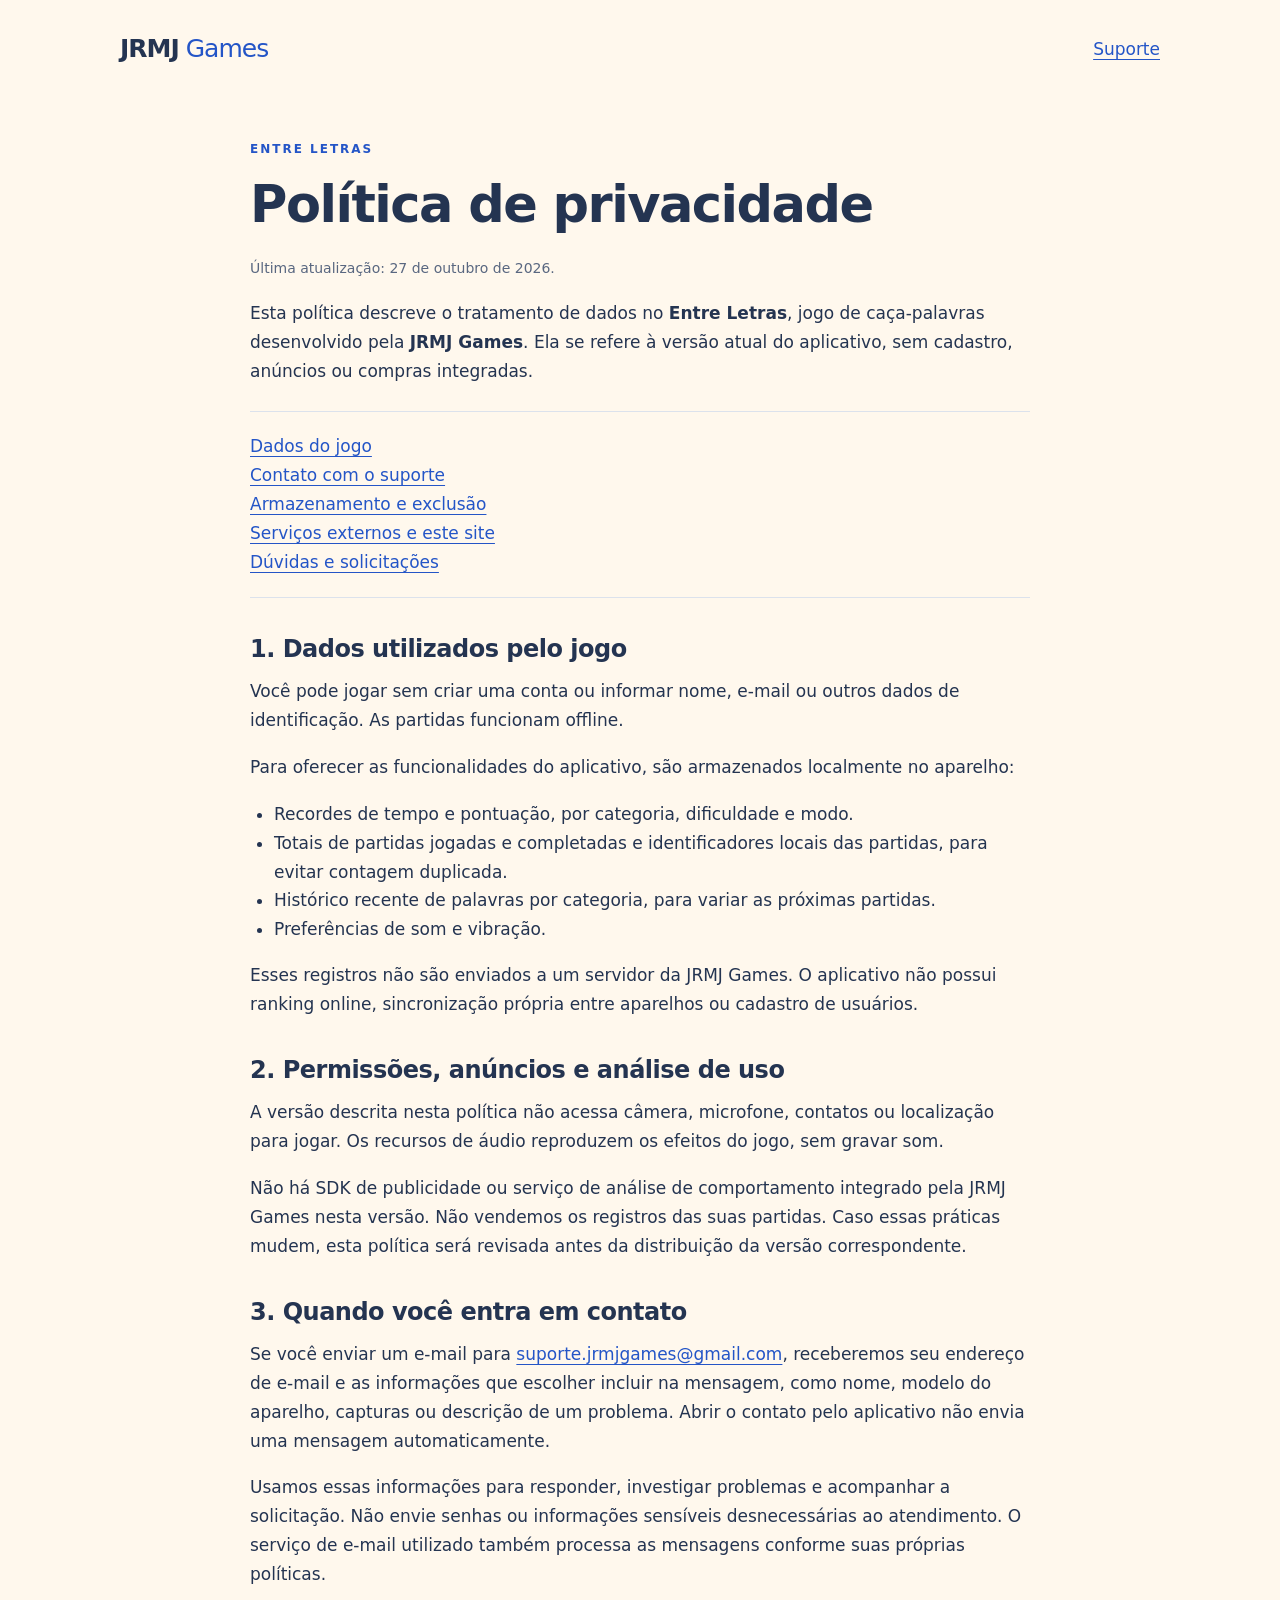
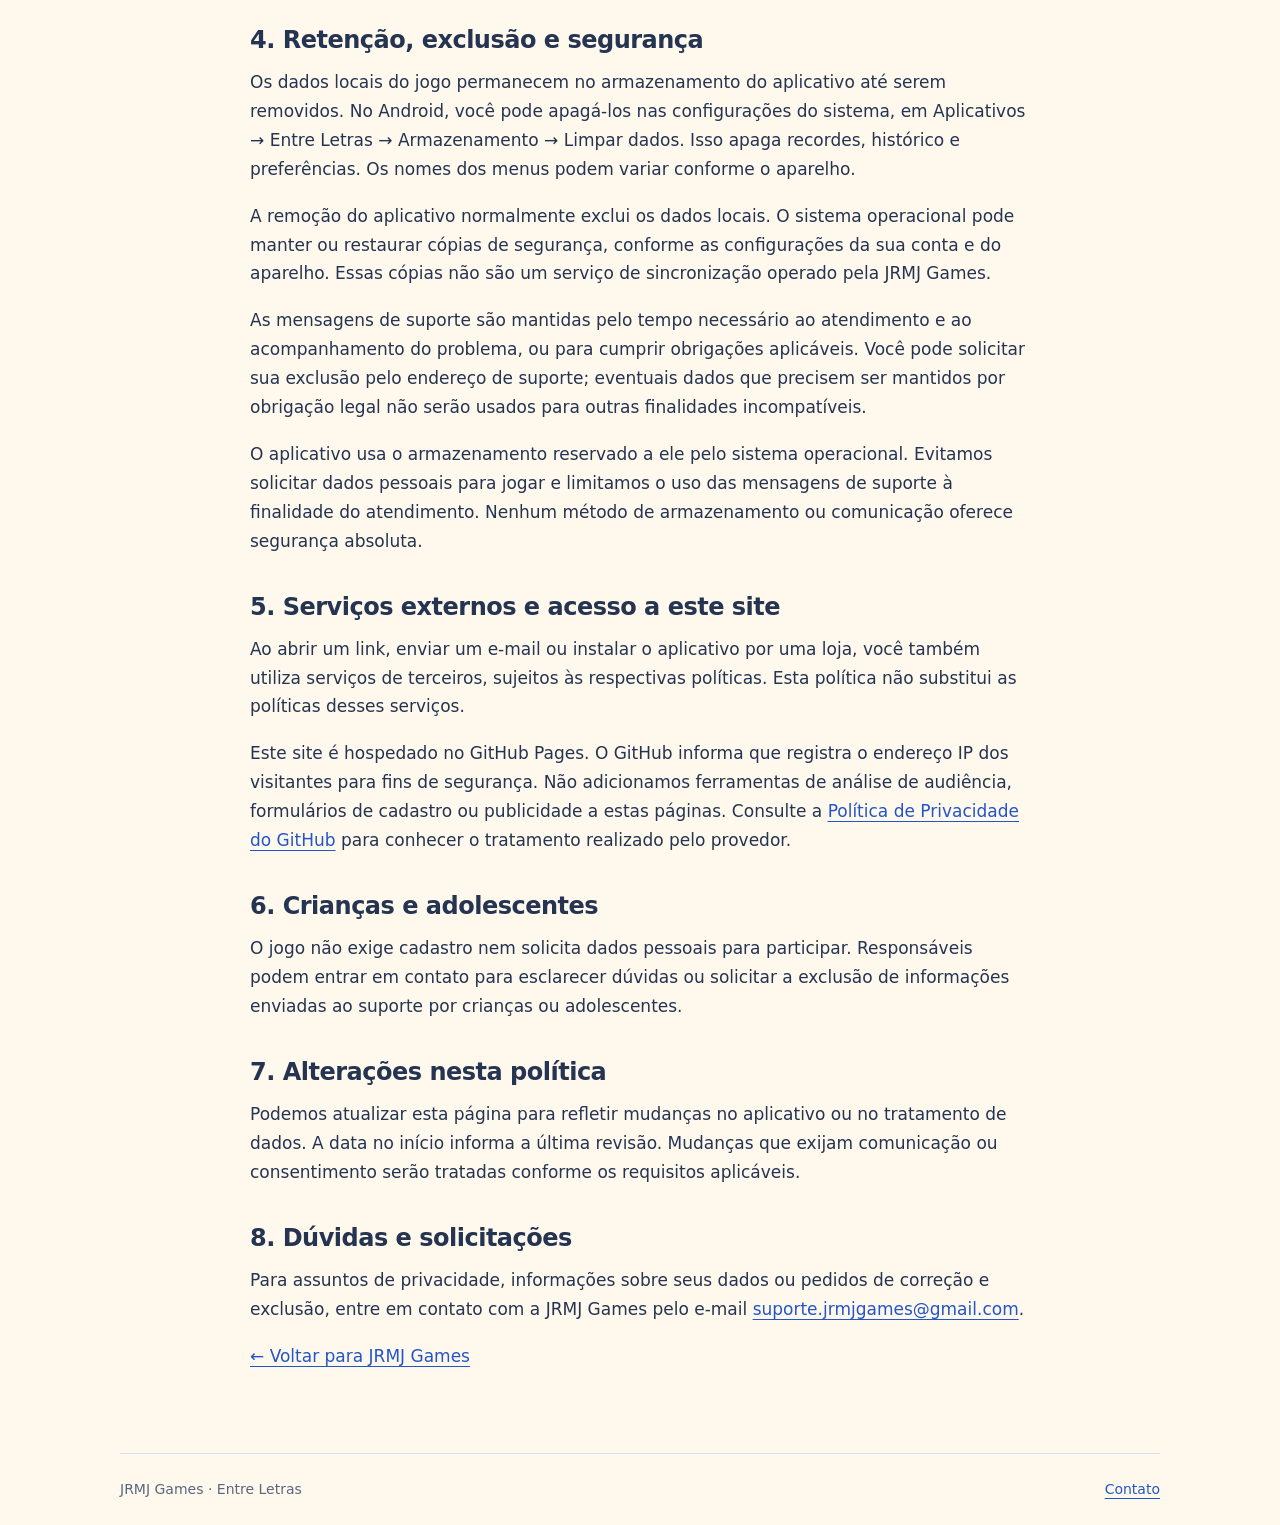
==== entre-letras/privacidade.html @ a22b6d0a "Add files via upload" ====
<!doctype html>
<html lang="pt-BR">
<head>
  <meta charset="utf-8">
  <meta name="viewport" content="width=device-width, initial-scale=1">
  <meta name="description" content="Política de privacidade do jogo Entre Letras, da JRMJ Games. Dados locais, suporte e contato.">
  <title>Política de privacidade — Entre Letras | JRMJ Games</title>
  <link rel="stylesheet" href="../styles.css">
</head>
<body>
  <header class="shell header"><a class="brand" href="../">JRMJ<span>Games</span></a><a href="mailto:suporte.jrmjgames@gmail.com">Suporte</a></header>
  <main class="shell policy">
    <p class="eyebrow">ENTRE LETRAS</p>
    <h1>Política de privacidade</h1>
    <p class="date">Última atualização: 27 de outubro de 2026.</p>
    <p>Esta política descreve o tratamento de dados no <strong>Entre Letras</strong>, jogo de caça-palavras desenvolvido pela <strong>JRMJ Games</strong>. Ela se refere à versão atual do aplicativo, sem cadastro, anúncios ou compras integradas.</p>
    <nav aria-label="Nesta política"><a href="#dados">Dados do jogo</a><a href="#suporte">Contato com o suporte</a><a href="#exclusao">Armazenamento e exclusão</a><a href="#servicos">Serviços externos e este site</a><a href="#contato">Dúvidas e solicitações</a></nav>
    <h2 id="dados">1. Dados utilizados pelo jogo</h2>
    <p>Você pode jogar sem criar uma conta ou informar nome, e-mail ou outros dados de identificação. As partidas funcionam offline.</p>
    <p>Para oferecer as funcionalidades do aplicativo, são armazenados localmente no aparelho:</p>
    <ul><li>Recordes de tempo e pontuação, por categoria, dificuldade e modo.</li><li>Totais de partidas jogadas e completadas e identificadores locais das partidas, para evitar contagem duplicada.</li><li>Histórico recente de palavras por categoria, para variar as próximas partidas.</li><li>Preferências de som e vibração.</li></ul>
    <p>Esses registros não são enviados a um servidor da JRMJ Games. O aplicativo não possui ranking online, sincronização própria entre aparelhos ou cadastro de usuários.</p>
    <h2>2. Permissões, anúncios e análise de uso</h2>
    <p>A versão descrita nesta política não acessa câmera, microfone, contatos ou localização para jogar. Os recursos de áudio reproduzem os efeitos do jogo, sem gravar som.</p>
    <p>Não há SDK de publicidade ou serviço de análise de comportamento integrado pela JRMJ Games nesta versão. Não vendemos os registros das suas partidas. Caso essas práticas mudem, esta política será revisada antes da distribuição da versão correspondente.</p>
    <h2 id="suporte">3. Quando você entra em contato</h2>
    <p>Se você enviar um e-mail para <a href="mailto:suporte.jrmjgames@gmail.com">suporte.jrmjgames@gmail.com</a>, receberemos seu endereço de e-mail e as informações que escolher incluir na mensagem, como nome, modelo do aparelho, capturas ou descrição de um problema. Abrir o contato pelo aplicativo não envia uma mensagem automaticamente.</p>
    <p>Usamos essas informações para responder, investigar problemas e acompanhar a solicitação. Não envie senhas ou informações sensíveis desnecessárias ao atendimento. O serviço de e-mail utilizado também processa as mensagens conforme suas próprias políticas.</p>
    <h2 id="exclusao">4. Retenção, exclusão e segurança</h2>
    <p>Os dados locais do jogo permanecem no armazenamento do aplicativo até serem removidos. No Android, você pode apagá-los nas configurações do sistema, em Aplicativos → Entre Letras → Armazenamento → Limpar dados. Isso apaga recordes, histórico e preferências. Os nomes dos menus podem variar conforme o aparelho.</p>
    <p>A remoção do aplicativo normalmente exclui os dados locais. O sistema operacional pode manter ou restaurar cópias de segurança, conforme as configurações da sua conta e do aparelho. Essas cópias não são um serviço de sincronização operado pela JRMJ Games.</p>
    <p>As mensagens de suporte são mantidas pelo tempo necessário ao atendimento e ao acompanhamento do problema, ou para cumprir obrigações aplicáveis. Você pode solicitar sua exclusão pelo endereço de suporte; eventuais dados que precisem ser mantidos por obrigação legal não serão usados para outras finalidades incompatíveis.</p>
    <p>O aplicativo usa o armazenamento reservado a ele pelo sistema operacional. Evitamos solicitar dados pessoais para jogar e limitamos o uso das mensagens de suporte à finalidade do atendimento. Nenhum método de armazenamento ou comunicação oferece segurança absoluta.</p>
    <h2 id="servicos">5. Serviços externos e acesso a este site</h2>
    <p>Ao abrir um link, enviar um e-mail ou instalar o aplicativo por uma loja, você também utiliza serviços de terceiros, sujeitos às respectivas políticas. Esta política não substitui as políticas desses serviços.</p>
    <p>Este site é hospedado no GitHub Pages. O GitHub informa que registra o endereço IP dos visitantes para fins de segurança. Não adicionamos ferramentas de análise de audiência, formulários de cadastro ou publicidade a estas páginas. Consulte a <a href="https://docs.github.com/en/site-policy/privacy-policies/github-general-privacy-statement">Política de Privacidade do GitHub</a> para conhecer o tratamento realizado pelo provedor.</p>
    <h2>6. Crianças e adolescentes</h2>
    <p>O jogo não exige cadastro nem solicita dados pessoais para participar. Responsáveis podem entrar em contato para esclarecer dúvidas ou solicitar a exclusão de informações enviadas ao suporte por crianças ou adolescentes.</p>
    <h2>7. Alterações nesta política</h2>
    <p>Podemos atualizar esta página para refletir mudanças no aplicativo ou no tratamento de dados. A data no início informa a última revisão. Mudanças que exijam comunicação ou consentimento serão tratadas conforme os requisitos aplicáveis.</p>
    <h2 id="contato">8. Dúvidas e solicitações</h2>
    <p>Para assuntos de privacidade, informações sobre seus dados ou pedidos de correção e exclusão, entre em contato com a JRMJ Games pelo e-mail <a href="mailto:suporte.jrmjgames@gmail.com">suporte.jrmjgames@gmail.com</a>.</p>
    <p><a href="../">← Voltar para JRMJ Games</a></p>
  </main>
  <footer class="shell footer"><span>JRMJ Games · Entre Letras</span><a href="mailto:suporte.jrmjgames@gmail.com">Contato</a></footer>
</body>
</html>
---- styles.css ----
:root{color-scheme:light;--paper:#fff8ed;--ink:#243451;--muted:#596780;--blue:#2455c7;--line:#dce2ec}*{box-sizing:border-box}html{scroll-behavior:smooth;scroll-padding-top:24px}body{margin:0;background:var(--paper);color:var(--ink);font:17px/1.7 system-ui,-apple-system,"Segoe UI",sans-serif}a{color:var(--blue);text-underline-offset:4px}a:hover{text-decoration-thickness:2px}a:focus-visible{outline:3px solid var(--blue);outline-offset:6px;border-radius:4px}.shell{width:min(1040px,calc(100% - 48px));margin-inline:auto}.header{display:flex;align-items:center;justify-content:space-between;padding-block:28px}.brand{font-size:25px;font-weight:850;text-decoration:none;letter-spacing:-1px;color:var(--ink)}.brand span{color:var(--blue);margin-left:7px;font-weight:500}.hero{padding:72px 0 88px;max-width:780px}.eyebrow{font-size:12px;font-weight:800;letter-spacing:2px;color:var(--blue);margin:0 0 18px}h1,h2{line-height:1.1;letter-spacing:-1.5px;margin:0 0 24px}h1{font-size:clamp(43px,7vw,78px);font-weight:850}h2{font-size:clamp(29px,4vw,43px)}p{margin:0 0 18px}.lead{font-size:21px;color:var(--muted);max-width:580px}.button{display:inline-flex;gap:22px;background:var(--blue);color:white;text-decoration:none;border-radius:14px;padding:14px 22px;margin-top:14px;font-weight:700}.game{display:grid;grid-template-columns:260px 1fr;gap:50px;padding:42px;background:white;border:1px solid var(--line);border-radius:28px;align-items:center}.game p:not(.eyebrow),.contact p:not(.eyebrow){color:var(--muted)}.letter-grid{display:grid;grid-template-columns:repeat(4,1fr);gap:5px;transform:rotate(-4deg)}.letter-grid span{display:grid;place-items:center;aspect-ratio:1;background:#eaf0ff;border-radius:9px;font-weight:800;font-size:25px}.letter-grid span:nth-child(-n+5){background:var(--blue);color:white}.letter-grid span:nth-child(n+6):nth-child(-n+10){background:#ffe39a}.contact{padding-block:85px;max-width:650px}.email{font-size:clamp(16px,3vw,23px);font-weight:700;overflow-wrap:anywhere}.footer{border-top:1px solid var(--line);display:flex;justify-content:space-between;gap:20px;padding-block:24px;font-size:14px;color:var(--muted)}.policy{max-width:780px;padding-block:40px 64px}.policy h1{font-size:clamp(34px,5vw,51px)}.policy h2{font-size:24px;letter-spacing:-.5px;line-height:1.3;margin-top:36px;margin-bottom:12px}.policy ul{padding-left:24px}.policy .date{color:var(--muted);font-size:14px}.policy nav{border-block:1px solid var(--line);padding:20px 0;margin:26px 0}.policy nav a{display:block}.policy a{overflow-wrap:anywhere}@media(max-width:650px){.shell{width:calc(100% - 36px)}.header{padding-block:20px}.hero{padding:45px 0 55px}.game{grid-template-columns:1fr;gap:30px;padding:25px}.letter-grid{width:180px;justify-self:center}.contact{padding-block:55px}.lead{font-size:18px}}@media(prefers-reduced-motion:reduce){html{scroll-behavior:auto}}
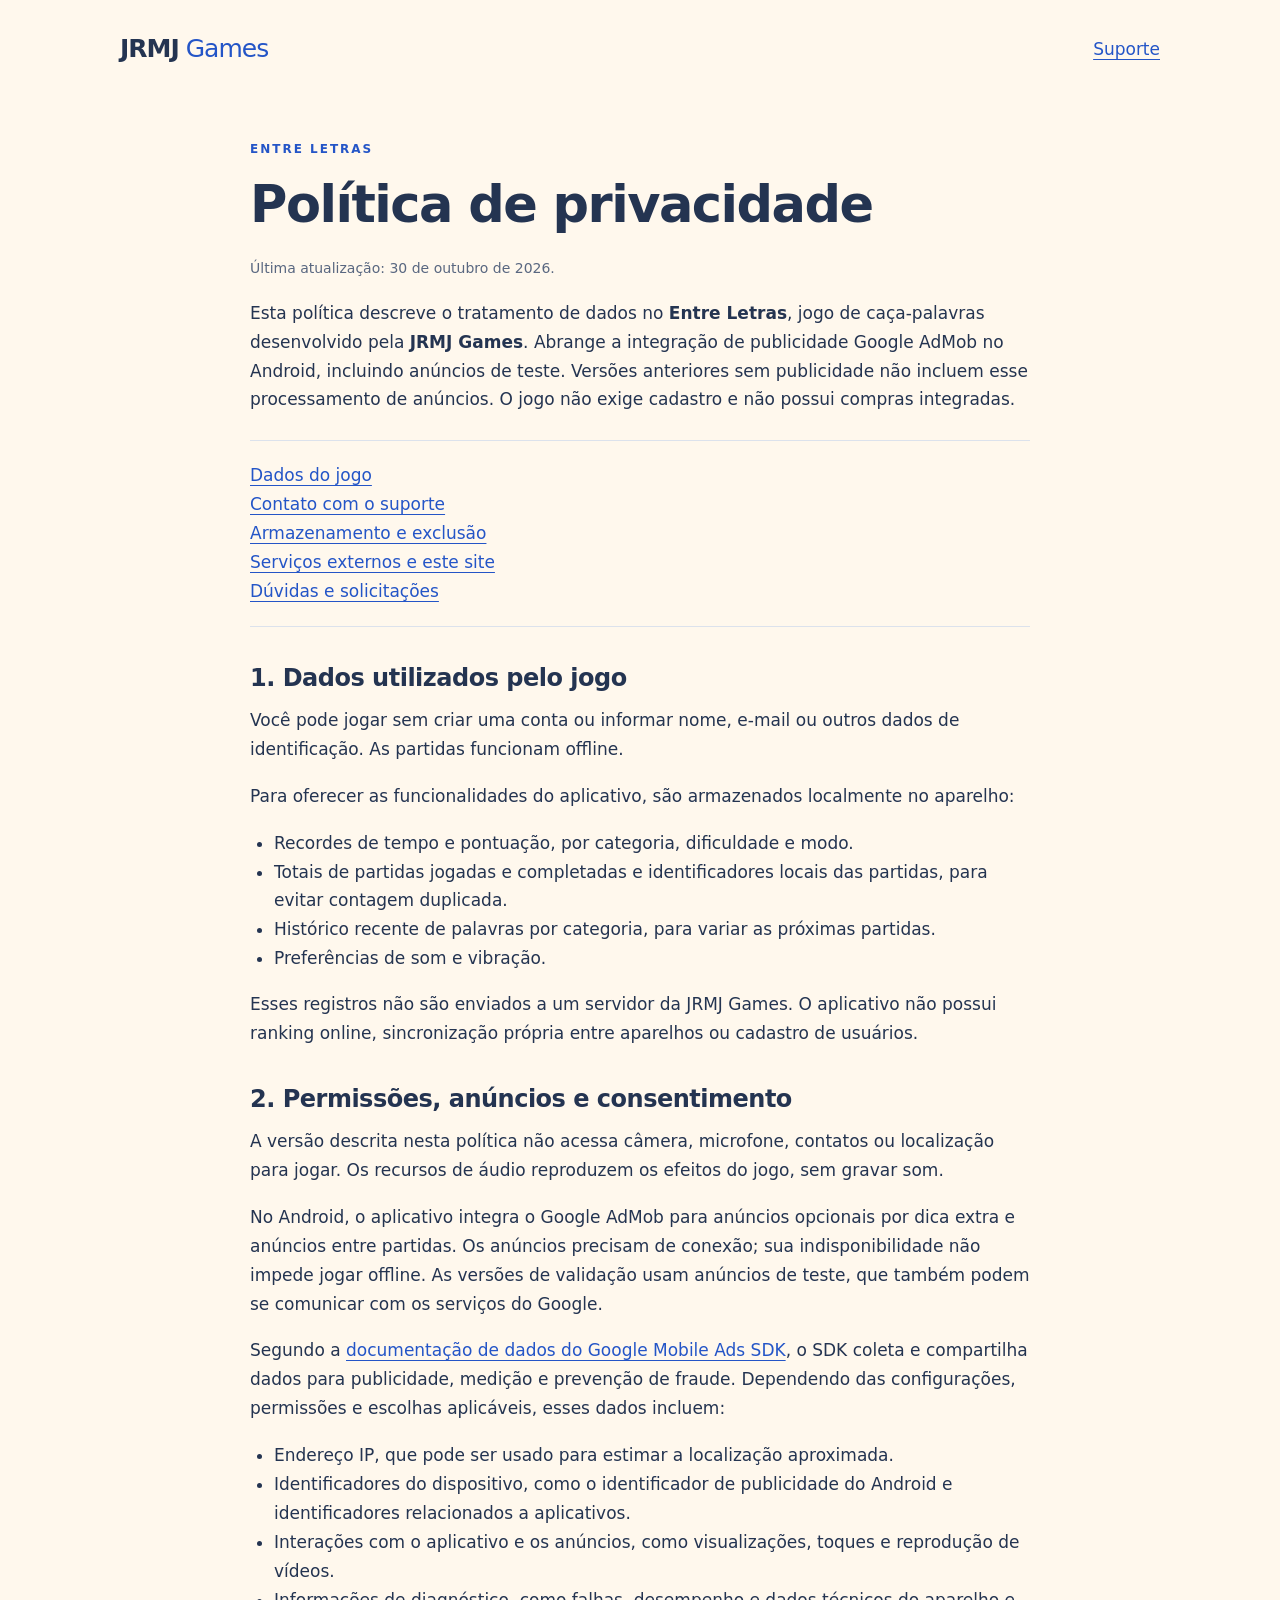
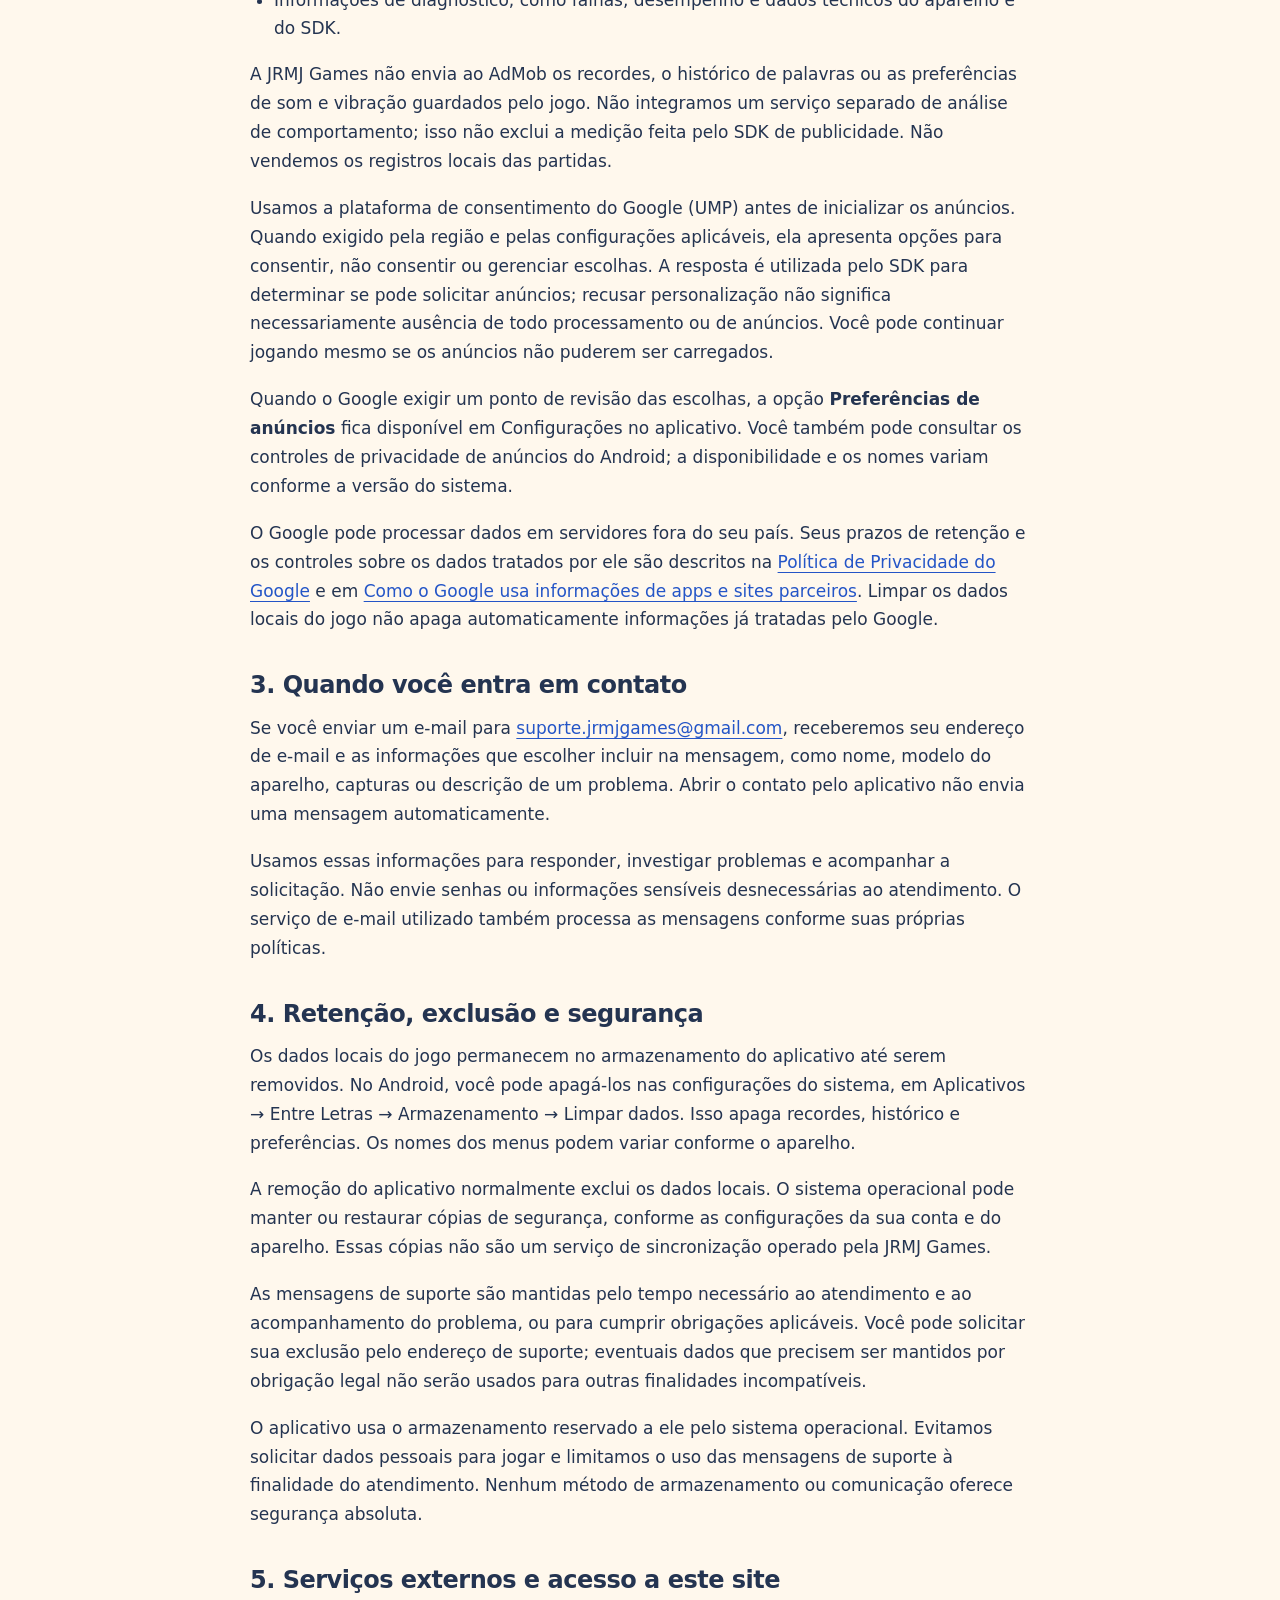
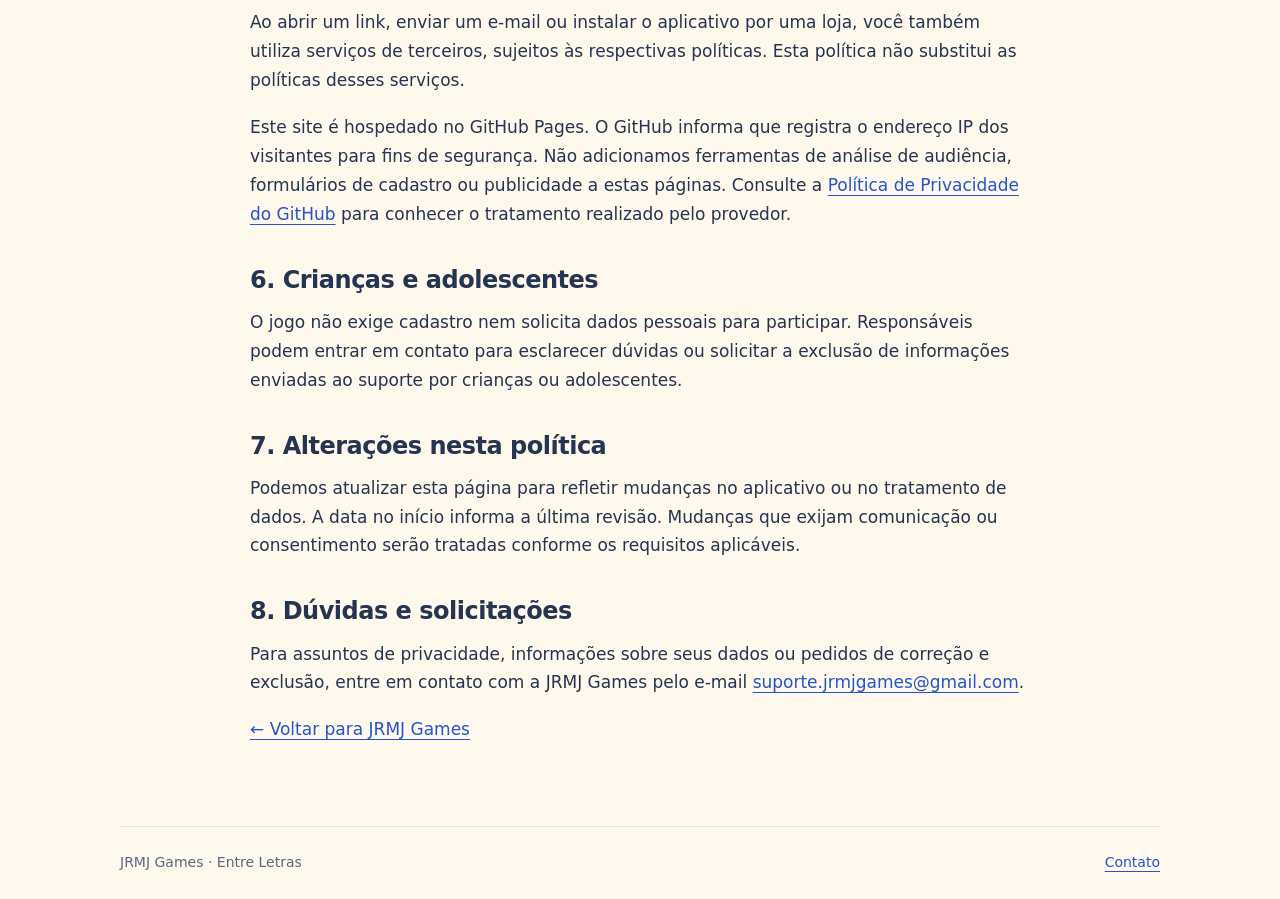
==== commit 626c9639: "Add files via upload" ====
--- a/entre-letras/privacidade.html
+++ b/entre-letras/privacidade.html
@@ -12,17 +12,23 @@
   <main class="shell policy">
     <p class="eyebrow">ENTRE LETRAS</p>
     <h1>Política de privacidade</h1>
-    <p class="date">Última atualização: 27 de outubro de 2026.</p>
-    <p>Esta política descreve o tratamento de dados no <strong>Entre Letras</strong>, jogo de caça-palavras desenvolvido pela <strong>JRMJ Games</strong>. Ela se refere à versão atual do aplicativo, sem cadastro, anúncios ou compras integradas.</p>
+    <p class="date">Última atualização: 30 de outubro de 2026.</p>
+    <p>Esta política descreve o tratamento de dados no <strong>Entre Letras</strong>, jogo de caça-palavras desenvolvido pela <strong>JRMJ Games</strong>. Abrange a integração de publicidade Google AdMob no Android, incluindo anúncios de teste. Versões anteriores sem publicidade não incluem esse processamento de anúncios. O jogo não exige cadastro e não possui compras integradas.</p>
     <nav aria-label="Nesta política"><a href="#dados">Dados do jogo</a><a href="#suporte">Contato com o suporte</a><a href="#exclusao">Armazenamento e exclusão</a><a href="#servicos">Serviços externos e este site</a><a href="#contato">Dúvidas e solicitações</a></nav>
     <h2 id="dados">1. Dados utilizados pelo jogo</h2>
     <p>Você pode jogar sem criar uma conta ou informar nome, e-mail ou outros dados de identificação. As partidas funcionam offline.</p>
     <p>Para oferecer as funcionalidades do aplicativo, são armazenados localmente no aparelho:</p>
     <ul><li>Recordes de tempo e pontuação, por categoria, dificuldade e modo.</li><li>Totais de partidas jogadas e completadas e identificadores locais das partidas, para evitar contagem duplicada.</li><li>Histórico recente de palavras por categoria, para variar as próximas partidas.</li><li>Preferências de som e vibração.</li></ul>
     <p>Esses registros não são enviados a um servidor da JRMJ Games. O aplicativo não possui ranking online, sincronização própria entre aparelhos ou cadastro de usuários.</p>
-    <h2>2. Permissões, anúncios e análise de uso</h2>
+    <h2 id="anuncios">2. Permissões, anúncios e consentimento</h2>
     <p>A versão descrita nesta política não acessa câmera, microfone, contatos ou localização para jogar. Os recursos de áudio reproduzem os efeitos do jogo, sem gravar som.</p>
-    <p>Não há SDK de publicidade ou serviço de análise de comportamento integrado pela JRMJ Games nesta versão. Não vendemos os registros das suas partidas. Caso essas práticas mudem, esta política será revisada antes da distribuição da versão correspondente.</p>
+    <p>No Android, o aplicativo integra o Google AdMob para anúncios opcionais por dica extra e anúncios entre partidas. Os anúncios precisam de conexão; sua indisponibilidade não impede jogar offline. As versões de validação usam anúncios de teste, que também podem se comunicar com os serviços do Google.</p>
+    <p>Segundo a <a href="https://developers.google.com/admob/android/privacy/play-data-disclosure?hl=pt-br">documentação de dados do Google Mobile Ads SDK</a>, o SDK coleta e compartilha dados para publicidade, medição e prevenção de fraude. Dependendo das configurações, permissões e escolhas aplicáveis, esses dados incluem:</p>
+    <ul><li>Endereço IP, que pode ser usado para estimar a localização aproximada.</li><li>Identificadores do dispositivo, como o identificador de publicidade do Android e identificadores relacionados a aplicativos.</li><li>Interações com o aplicativo e os anúncios, como visualizações, toques e reprodução de vídeos.</li><li>Informações de diagnóstico, como falhas, desempenho e dados técnicos do aparelho e do SDK.</li></ul>
+    <p>A JRMJ Games não envia ao AdMob os recordes, o histórico de palavras ou as preferências de som e vibração guardados pelo jogo. Não integramos um serviço separado de análise de comportamento; isso não exclui a medição feita pelo SDK de publicidade. Não vendemos os registros locais das partidas.</p>
+    <p>Usamos a plataforma de consentimento do Google (UMP) antes de inicializar os anúncios. Quando exigido pela região e pelas configurações aplicáveis, ela apresenta opções para consentir, não consentir ou gerenciar escolhas. A resposta é utilizada pelo SDK para determinar se pode solicitar anúncios; recusar personalização não significa necessariamente ausência de todo processamento ou de anúncios. Você pode continuar jogando mesmo se os anúncios não puderem ser carregados.</p>
+    <p>Quando o Google exigir um ponto de revisão das escolhas, a opção <strong>Preferências de anúncios</strong> fica disponível em Configurações no aplicativo. Você também pode consultar os controles de privacidade de anúncios do Android; a disponibilidade e os nomes variam conforme a versão do sistema.</p>
+    <p>O Google pode processar dados em servidores fora do seu país. Seus prazos de retenção e os controles sobre os dados tratados por ele são descritos na <a href="https://policies.google.com/privacy?hl=pt-BR">Política de Privacidade do Google</a> e em <a href="https://policies.google.com/technologies/partner-sites?hl=pt-BR">Como o Google usa informações de apps e sites parceiros</a>. Limpar os dados locais do jogo não apaga automaticamente informações já tratadas pelo Google.</p>
     <h2 id="suporte">3. Quando você entra em contato</h2>
     <p>Se você enviar um e-mail para <a href="mailto:suporte.jrmjgames@gmail.com">suporte.jrmjgames@gmail.com</a>, receberemos seu endereço de e-mail e as informações que escolher incluir na mensagem, como nome, modelo do aparelho, capturas ou descrição de um problema. Abrir o contato pelo aplicativo não envia uma mensagem automaticamente.</p>
     <p>Usamos essas informações para responder, investigar problemas e acompanhar a solicitação. Não envie senhas ou informações sensíveis desnecessárias ao atendimento. O serviço de e-mail utilizado também processa as mensagens conforme suas próprias políticas.</p>
